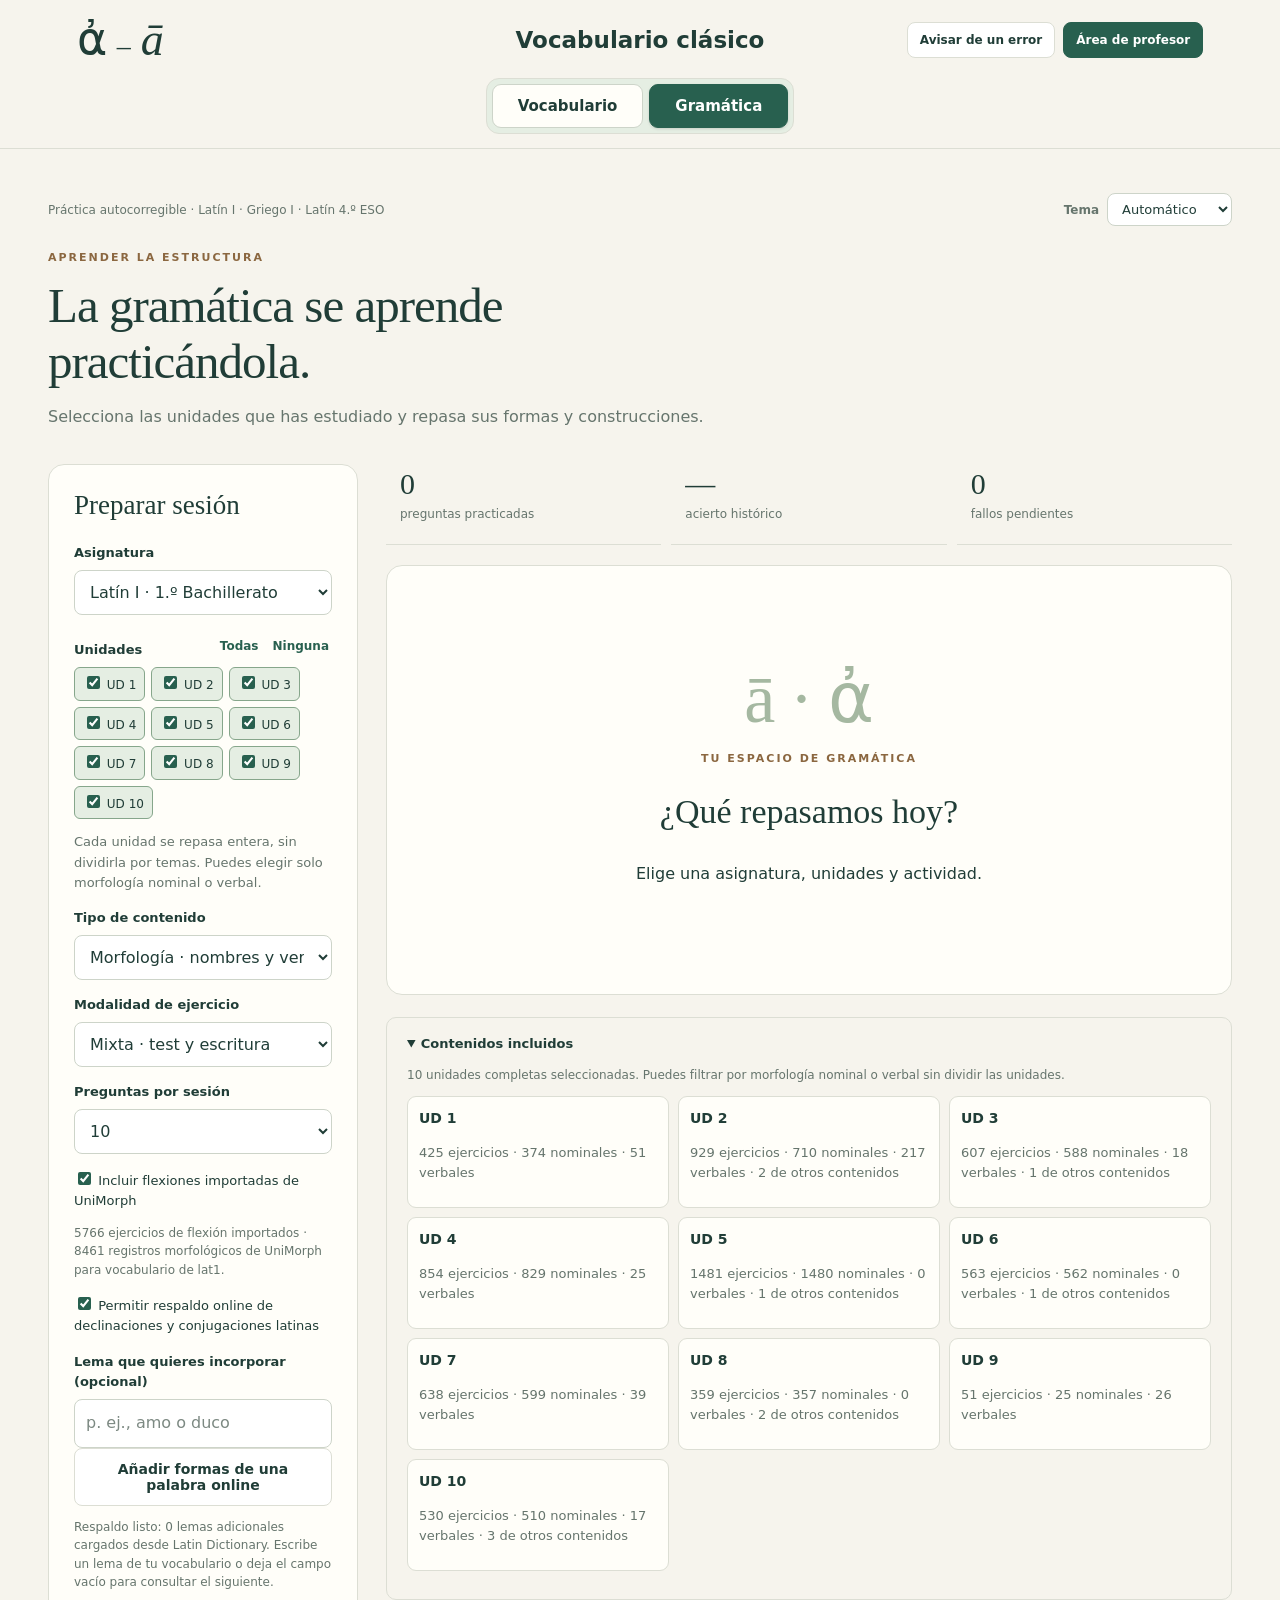
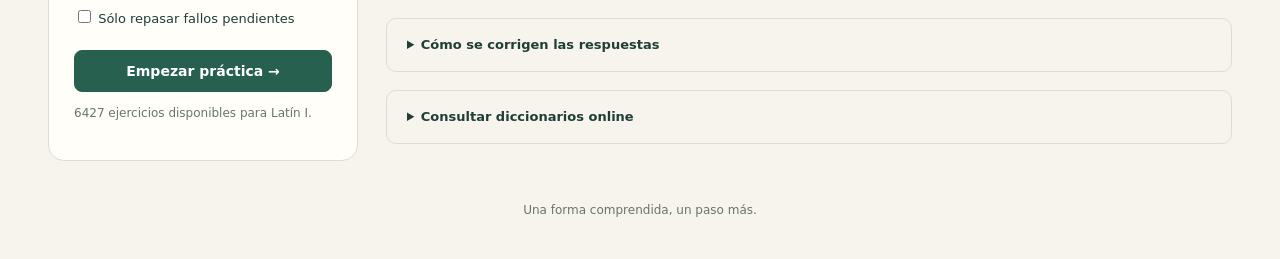
==== gramatica.html @ b497a9ff "Conservar la atribución del proveedor junto a las formas descargadas" ====
<!doctype html>
<html lang="es"><head><meta charset="utf-8"><meta name="viewport" content="width=device-width,initial-scale=1">
<meta name="description" content="Ejercicios autocorregibles de gramática de Latín I, Griego I y Latín de 4.º ESO por unidades.">
<title>Repaso de gramática · Vocabulario clásico</title>
<link rel="icon" href="icons/favicon.svg" type="image/svg+xml">
<script src="theme.js"></script>
<link rel="stylesheet" href="style.css?v=20261109-tabs1">
<link rel="stylesheet" href="gramatica.css?v=1">
<script src="data.js" defer></script>
<script src="gramatica-contenidos.js" defer></script>
<script src="gramatica-enunciados.js?v=1" defer></script>
<script src="gramatica-paradigmas.js" defer></script>
<script src="gramatica-latin-imperfectos.js?v=1" defer></script>
<script src="gramatica-griego-ampliacion.js?v=1" defer></script>
<script src="gramatica-importada.js?v=2" defer></script>
<script src="gramatica-respaldo-online.js?v=1" defer></script>
<script src="gramatica.js?v=5" defer></script>
<script src="config.js" defer></script>
<script src="gramatica-admin.js?v=1" defer></script>
</head><body>
<header><a href="./" class="brand" aria-label="Inicio"><span class="brand-mark" lang="grc">ἀ</span><span class="brand-dash">–</span><span class="brand-latin" lang="la">ā</span></a><a href="./" class="header-title">Vocabulario clásico</a>
<div class="header-actions"><button id="open-report" type="button">Avisar de un error</button><button id="open-teacher" class="primary" type="button">Área de profesor</button></div>
<nav class="topnav" aria-label="Secciones de estudio"><a class="study-tab" href="./">Vocabulario</a><a class="study-tab" href="gramatica.html" aria-current="page">Gramática</a></nav></header>
<main>
<div class="page-toolbar"><p class="small">Práctica autocorregible · Latín I · Griego I · Latín 4.º ESO</p><div class="theme-picker"><label for="theme-select">Tema</label><select id="theme-select"><option value="system">Automático</option><option value="light">Claro</option><option value="dark">Oscuro</option></select></div></div>
<section class="intro"><p class="eyebrow">APRENDER LA ESTRUCTURA</p><h1>La gramática se aprende<br>practicándola.</h1><p>Selecciona las unidades que has estudiado y repasa sus formas y construcciones.</p></section>
<div class="layout"><aside class="panel">
<h2>Preparar sesión</h2>
<label for="subject">Asignatura</label><select id="subject"><option value="lat1">Latín I · 1.º Bachillerato</option><option value="gr1">Griego I · 1.º Bachillerato</option><option value="lat4">Latín · 4.º ESO</option></select>
<div class="unithead"><label id="unit-label">Unidades</label><button id="all" class="text" type="button">Todas</button><button id="none" class="text" type="button">Ninguna</button></div><div id="units" class="units" role="group" aria-labelledby="unit-label"></div>
<p class="notice">Cada unidad se repasa entera, sin dividirla por temas. Puedes elegir solo morfología nominal o verbal.</p>
<label for="category">Tipo de contenido</label><select id="category"><option value="Morfología" selected>Morfología · nombres y verbos</option><option value="all">Todos · mezclados</option><option value="Morfología nominal">Morfología nominal</option><option value="Morfología verbal">Morfología verbal</option><option value="Sintaxis">Sintaxis</option><option value="Conceptos">Fundamentos / conceptos</option></select>
<label for="answer-mode">Modalidad de ejercicio</label><select id="answer-mode"><option value="all">Mixta · test y escritura</option><option value="choice">Test de reconocimiento</option><option value="write">Escritura de flexiones</option></select>
<label for="length">Preguntas por sesión</label><select id="length"><option>10</option><option>20</option><option>50</option><option value="all">Todas las disponibles</option></select>
<label class="check"><input id="include-imported" type="checkbox" checked> Incluir flexiones importadas de UniMorph</label>
<p id="imported-status" class="small" aria-live="polite">Buscando índices de UniMorph…</p>
<label class="check"><input id="include-online" type="checkbox" checked> Permitir respaldo online de declinaciones y conjugaciones latinas</label>
<label for="online-lemma">Lema que quieres incorporar (opcional)</label><input id="online-lemma" type="text" maxlength="60" autocomplete="off" placeholder="p. ej., amo o duco">
<button type="button" id="online-add">Añadir formas de una palabra online</button>
<p id="online-status" class="small" aria-live="polite">Respaldo disponible previa consulta, sin modificar los ejercicios locales.</p>
<details id="online-attribution" class="help" hidden><summary>Fuente y atribución de las formas consultadas</summary><p id="online-attribution-text" class="small"></p></details>
<label class="check"><input id="errors" type="checkbox"> Sólo repasar fallos pendientes</label>
<button type="button" id="start" class="primary" disabled>Empezar práctica →</button>
<p id="available" class="small" role="status" aria-live="polite"></p>
</aside>
<section>
<div class="stats"><div><b id="learned">0</b><span>preguntas practicadas</span></div><div><b id="accuracy">—</b><span>acierto histórico</span></div><div><b id="pending">0</b><span>fallos pendientes</span></div></div>
<article id="practice" class="practice" aria-live="polite">
<div class="empty-symbol">ā · ἀ</div><p class="eyebrow">TU ESPACIO DE GRAMÁTICA</p><h2>¿Qué repasamos hoy?</h2><p>Elige una asignatura, unidades y actividad.</p></article>
<div class="grammar-help">
<details class="help" open><summary>Contenidos incluidos</summary><p id="topic-summary" class="small"></p><div id="outline"></div></details>
<details class="help"><summary>Cómo se corrigen las respuestas</summary>
<p>Los ejercicios de test se corrigen según soluciones y análisis gramaticales definidos. En la escritura de declinaciones y conjugaciones se comparan las formas de paradigmas revisables, no se predice una respuesta por semejanza ortográfica.</p>
<p>Se aceptan tildes y macrones latinos opcionales; en griego no se exigen acentos ni espíritus, pero se distingue la iota suscrita. También se admiten las variantes de ν móvil expresamente indicadas. Las formas ambiguas no se emplean en preguntas de análisis único.</p>
<p>Las flexiones de UniMorph son importadas mediante un proceso completo de lectura de los corpus originales y filtradas por los lemas del vocabulario del curso, por la unidad de adquisición y por la unidad de introducción del contenido gramatical. En las respuestas griegas la iota suscrita se mantiene diferenciada; no se aplican formas inventadas.</p><p>Las unidades se estudian completas y la UD 0 no se ofrece. Los enunciados completos se toman del vocabulario docente cuando están disponibles. El temario y la distribución proceden del documento aportado para los tres cursos. Las preguntas son ejemplos didácticos creados a partir de esos epígrafes, no una transcripción del libro de teoría. Un tema está representado en el banco aunque no estén cubiertas todas las formas de todos los lemas.</p>
<p>Los resultados se guardan solo en este navegador y no se transmiten a un servidor. También puedes usar el <a href="morfologia.html">ejercicio complementario de verbos latinos</a> conectado al banco del generador de exámenes.</p>
</details>
<details class="help"><summary>Consultar diccionarios online</summary>
<p>Consulta complementaria para formas aún no incorporadas a la autocorrección. El resultado se abre en la página del diccionario, no modifica las respuestas de los ejercicios.</p>
<p><a href="https://outils.biblissima.fr/fr/collatinus-web/" target="_blank" rel="noopener noreferrer">Collatinus · latín</a> · <a href="https://outils.biblissima.fr/en/eulexis-web/" target="_blank" rel="noopener noreferrer">Eulexis · griego</a> · <a href="https://logeion.uchicago.edu/" target="_blank" rel="noopener noreferrer">Logeion · léxico latino y griego</a></p>
<p class="small">El respaldo opcional de ejercicios latinos consulta las tablas estructuradas de Latin Dictionary, comprueba el enunciado del vocabulario y muestra sus preguntas con la misma tarjeta y corrección que el banco local. Los enlaces a Collatinus, Eulexis y Logeion son referencias externas, no fuentes de corrección automática.</p><p class="small">Fuente del respaldo: <a href="https://latindictionary.co/docs/api" target="_blank" rel="noopener noreferrer">Latin Dictionary API</a>; datos lexicográficos de Wikcionario y Perseus, entre otras fuentes, con atribución y licencias indicadas por su proveedor.</p>
</details>
</div>
</section></div><footer>Una forma comprendida, un paso más.</footer>
</main><dialog id="report-dialog" aria-labelledby="report-title"></dialog><dialog id="teacher-dialog" aria-labelledby="teacher-title"></dialog></body></html>
---- style.css ----
:root{color-scheme:light;--ink:#203d37;--green:#28604f;--paper:#f6f4ed;--line:#dcded4;--muted:#66756d;--surface:#fffef9;--control:#fff;--control-line:#cdd4c9;--primary-text:#fff;--accent:#8b6740;--selected:#e5eee3;--selected-line:#86a68b;--success:#edf2e7;--error:#f8eae1;--error-ink:#8a3022;--track:#e7eadf;--bar:#7d9b69;--badge:#dfeade;--symbol:#a5b8a1}*{box-sizing:border-box}body{margin:0;background:var(--paper);color:var(--ink);font:16px/1.55 system-ui,sans-serif}header{height:84px;border-bottom:1px solid var(--line);display:flex;align-items:center;justify-content:space-between;padding:0 6%}.brand{font:38px Georgia;color:var(--ink);text-decoration:none;display:flex;gap:15px;align-items:center}.brand span{font:600 19px system-ui}.tag,.eyebrow{font-size:11px;letter-spacing:2px;font-weight:700}main{max-width:1240px;margin:auto;padding:40px 28px}.intro{margin:0 0 34px}.eyebrow{color:var(--accent)}h1{font:normal clamp(32px,4vw,49px)/1.13 Georgia;margin:12px 0 16px;letter-spacing:-1px}.intro p:last-child{color:var(--muted)}h2{font:normal 27px Georgia;margin:0 0 22px}.layout{display:grid;grid-template-columns:310px 1fr;gap:28px}.panel{background:var(--surface);border:1px solid var(--line);border-radius:16px;padding:25px}label{display:block;font-size:13px;font-weight:650;margin:15px 0 7px}select,input:not([type=checkbox]):not([type=file]){width:100%;font:inherit;border:1px solid var(--control-line);border-radius:8px;padding:11px;background:var(--control);color:var(--ink)}button{cursor:pointer;font:600 14px system-ui;border-radius:8px;padding:12px 18px;border:1px solid var(--line);background:var(--control);color:var(--ink)}button:hover{filter:brightness(.96)}button:focus-visible,a:focus-visible,input:focus-visible,select:focus-visible,summary:focus-visible{outline:3px solid #bb8e4b;outline-offset:3px}button:disabled{opacity:.45;cursor:default}.primary{background:var(--green);color:var(--primary-text);border-color:var(--green)}#start{width:100%;margin-top:14px}.text{background:none;border:0;padding:3px;font-size:12px;color:var(--green)}.unithead{display:flex;align-items:center;gap:8px;margin-top:10px}.unithead label{margin-right:auto}.units{display:flex;flex-wrap:wrap;gap:6px}.units label{font-weight:400;margin:0;border:1px solid var(--line);border-radius:6px;padding:5px 8px;background:var(--control);font-size:12px}.units label:has(input:checked){background:var(--selected);border-color:var(--selected-line)}input[type=checkbox]{accent-color:var(--green)}.small{font-size:12px;color:var(--muted)}.check{font-weight:400}.stats{display:grid;grid-template-columns:repeat(3,1fr);gap:10px;margin-bottom:20px}.stats div{border-bottom:1px solid var(--line);padding:3px 14px 18px}.stats b{display:block;font:30px Georgia}.stats span{font-size:12px;color:var(--muted)}.practice{min-height:430px;background:var(--surface);border:1px solid var(--line);border-radius:16px;padding:32px;text-align:center;display:flex;flex-direction:column;justify-content:center}.empty-symbol{font:70px Georgia;color:var(--symbol)}.practice h2{font-size:34px;margin:15px 0}.practice .word{font:normal clamp(26px,3vw,39px)/1.5 Georgia;overflow-wrap:anywhere;margin:28px 0}.practice .small{margin:8px 0}.progress{height:5px;background:var(--track);border-radius:5px;overflow:hidden;margin-bottom:20px}.progress div{height:100%;background:var(--bar)}.topline{display:flex;justify-content:space-between;font-size:12px;color:var(--muted)}.actions{display:flex;gap:10px;justify-content:center;flex-wrap:wrap;margin-top:20px}.choices{display:grid;grid-template-columns:1fr 1fr;gap:10px}.choices button{text-align:left;font-weight:400;min-height:58px}.feedback{padding:16px;border-radius:8px;background:var(--success);text-align:left;margin-top:18px}.feedback.bad{background:var(--error)}.original{font:18px/1.6 Georgia}.help{margin-top:18px;border:1px solid var(--line);border-radius:10px;padding:16px 20px;font-size:13px}.help p{color:var(--muted)}summary{cursor:pointer;font-weight:600}.dictrow{border-bottom:1px solid var(--line);padding:12px 0}.dictrow small{display:block;color:var(--muted)}#dictionary{max-height:450px;overflow:auto}footer{font-size:12px;color:var(--muted);margin-top:40px;text-align:center}.import{display:inline-block;border:1px solid var(--line);padding:10px;border-radius:8px;cursor:pointer}.import input{max-width:180px}table{width:100%;text-align:left;border-collapse:collapse;font-size:12px}td,th{padding:7px;border-bottom:1px solid var(--line)}@media(max-width:760px){.layout{grid-template-columns:1fr}main{padding:25px 16px}.intro br{display:none}.practice{padding:22px}.stats div{padding:8px}.tag{display:none}.choices{grid-template-columns:1fr}.panel{padding:20px}header{height:68px}}
.topnav{display:flex;gap:10px}.topnav button{font-size:12px;padding:10px 12px}dialog{border:1px solid var(--line);border-radius:16px;background:var(--paper);color:var(--ink);width:min(900px,94vw);max-height:90vh;padding:25px}dialog::backdrop{background:#142c2666}dialog h2{margin:0}dialog h3{font:24px Georgia;margin:26px 0 12px}.dialoghead{display:flex;justify-content:space-between;gap:15px;align-items:center}.formgrid{display:grid;grid-template-columns:1fr 1fr;gap:16px}.wide{grid-column:1/-1}textarea{width:100%;resize:vertical;min-height:90px;font:inherit;color:var(--ink);border:1px solid var(--control-line);padding:10px;border-radius:8px}.notice{font-size:13px;color:var(--muted)}.form-status{min-height:24px;font-size:14px;white-space:pre-wrap}.form-status.error{color:var(--error-ink)}.form-status.success{color:var(--green)}.cardrow{padding:16px;background:var(--surface);border:1px solid var(--line);border-radius:10px;margin:12px 0}.cardrow p{margin:8px 0;white-space:pre-wrap;overflow-wrap:anywhere}.cardrow .meta{color:var(--muted);font-size:12px}.toolbar{display:flex;gap:10px;align-items:center;flex-wrap:wrap}.toolbar select{width:auto}.teacher-section{border-top:1px solid var(--line);margin-top:25px}.private-badge{background:var(--badge);padding:4px 9px;border-radius:6px;font-size:12px}#teacher-content[hidden],#teacher-login[hidden]{display:none}.honeypot{position:absolute;left:-9999px}.list-scroll{max-height:420px;overflow:auto}.codebox{font-family:monospace;overflow-wrap:anywhere}@media(max-width:760px){.topnav{gap:5px}.topnav button{padding:8px;font-size:11px}.brand span{font-size:14px}.brand{gap:7px;font-size:28px}.formgrid{grid-template-columns:1fr}.wide{grid-column:auto}dialog{padding:18px}header{padding:0 14px}}

/* Latin forms only; translations and Greek keep their normal style. */
.latin-term{font-style:italic}i.latin-term{font-family:Georgia,serif}

/* The title stays at the page center, independent of the side controls. */
header{display:grid;grid-template-columns:minmax(0,1fr) auto minmax(0,1fr);gap:20px;align-items:center}
.brand{justify-self:start;align-items:baseline;gap:10px;line-height:1;white-space:nowrap}
.brand .brand-mark,.brand .brand-latin{display:block;font:normal 46px/1.1 Georgia,"Times New Roman",serif}
.brand .brand-latin{font-style:italic}
.brand .brand-dash{font:normal 28px/1 Georgia,serif}
.header-title{justify-self:center;font:600 23px/1.2 system-ui,sans-serif;color:var(--ink);text-decoration:none;white-space:nowrap}
.topnav{justify-self:end}
@media(max-width:900px){
 header{height:auto;min-height:84px;grid-template-columns:minmax(0,1fr) auto;gap:8px 12px;padding:12px 14px}
 .header-title{grid-column:1/-1;grid-row:1;font-size:21px}
 .brand{grid-column:1;grid-row:2;gap:7px}
 .brand .brand-mark,.brand .brand-latin{font-size:36px}
 .brand .brand-dash{font-size:24px}
 .topnav{grid-column:2;grid-row:2}
}
@media(max-width:480px){.header-title{font-size:20px}.brand .brand-mark,.brand .brand-latin{font-size:32px}}

:root[data-theme="dark"]{color-scheme:dark;--ink:#e8eee5;--green:#9fc7ab;--paper:#101b18;--line:#365046;--muted:#b1bdb3;--surface:#182823;--control:#20352d;--control-line:#4c6758;--primary-text:#112319;--accent:#d6b178;--selected:#294936;--selected-line:#6e9b7b;--success:#213b2b;--error:#492c28;--error-ink:#f1b4a3;--track:#2e4438;--bar:#8dac79;--badge:#294332;--symbol:#7d9b85}
a{color:var(--green)}input::placeholder,textarea::placeholder{color:var(--muted);opacity:.85}
.page-toolbar{display:flex;align-items:center;justify-content:space-between;gap:16px;margin-bottom:18px;flex-wrap:wrap}
.page-toolbar #cloud-status{margin:0;flex:1;min-width:180px}
.theme-picker{display:flex;align-items:center;gap:8px}
.theme-picker label{margin:0;font-size:12px;color:var(--muted)}
.theme-picker select{width:auto;min-width:125px;padding:7px 10px;font-size:13px}
:root[data-theme="dark"] dialog::backdrop{background:#0009}
@media(max-width:480px){.page-toolbar{gap:12px}.theme-picker{margin-left:auto}}


/* Navegación principal compartida por ambas páginas. */
header{
  height:auto;min-height:0;
  display:grid;
  grid-template-columns:minmax(0,1fr) auto minmax(0,1fr);
  grid-template-rows:auto auto;
  gap:12px 18px;
  padding:15px 6% 14px;
}
header .brand{grid-column:1;grid-row:1;justify-self:start}
header .header-title{grid-column:2;grid-row:1;justify-self:center}
header .header-actions{
  grid-column:3;grid-row:1;justify-self:end;
  display:flex;align-items:center;gap:8px;
}
header .header-actions button{font-size:12px;padding:10px 12px;white-space:nowrap}
header .topnav{
  grid-column:1/-1;grid-row:2;
  justify-self:center;
  width:max-content;max-width:100%;
  display:flex;align-items:center;justify-content:center;
  gap:6px;padding:5px;
  border:1px solid var(--line);border-radius:13px;
  background:var(--selected);
}
header .topnav .study-tab{
  display:inline-flex;align-items:center;justify-content:center;
  min-height:44px;padding:10px 25px;
  border:1px solid var(--control-line);border-radius:9px;
  background:var(--surface);color:var(--ink);
  font:750 15px/1.2 system-ui,sans-serif;
  text-decoration:none;white-space:nowrap;
  transition:background-color .15s ease,border-color .15s ease;
}
header .topnav .study-tab:hover{
  border-color:var(--selected-line);background:var(--control);
}
header .topnav .study-tab[aria-current="page"]{
  background:var(--green);border-color:var(--green);
  color:var(--primary-text);box-shadow:0 1px 3px #0002;
}
header .topnav .study-tab[aria-current="page"]:hover{
  background:var(--green);color:var(--primary-text);
}
header .topnav .study-tab:focus-visible{
  outline:3px solid var(--accent);outline-offset:3px;
}
@media(max-width:950px){
  header{grid-template-columns:minmax(0,1fr) auto;grid-template-rows:auto auto auto;gap:10px 12px;padding:14px}
  header .header-title{grid-column:1/-1;grid-row:1}
  header .brand{grid-column:1;grid-row:2}
  header .header-actions{grid-column:2;grid-row:2}
  header .topnav{grid-column:1/-1;grid-row:3}
}
@media(max-width:620px){
  header{grid-template-columns:1fr;grid-template-rows:repeat(4,auto);gap:9px;padding:12px 14px}
  header .header-title{grid-column:1;grid-row:1;font-size:20px}
  header .brand{grid-column:1;grid-row:2;justify-self:center}
  header .brand .brand-mark,header .brand .brand-latin{font-size:28px}
  header .brand .brand-dash{font-size:20px}
  header .header-actions{grid-column:1;grid-row:3;justify-self:center;justify-content:center;flex-wrap:wrap}
  header .header-actions button{font-size:12px}
  header .topnav{grid-column:1;grid-row:4;width:100%;max-width:440px}
  header .topnav .study-tab{flex:1;min-width:0;padding:11px 10px;font-size:15px}
}
---- gramatica.css ----
.grammar-help{margin-top:22px}.grammar-help .help{margin-bottom:12px}.grammar-help #outline{display:grid;grid-template-columns:repeat(auto-fit,minmax(205px,1fr));gap:9px;margin:12px 0}.grammar-outline-item{padding:11px;border:1px solid var(--line);border-radius:9px;background:var(--surface)}.grammar-outline-item h3{font-size:14px;margin:0 0 6px}.grammar-outline-item ul{margin:0;padding-left:19px;font-size:12px;color:var(--muted)}.grammar-outline-item li{margin:4px 0}.grammar-question{font:normal clamp(23px,3.5vw,34px)/1.3 Georgia,serif;margin:20px 0 14px}.grammar-choices{display:grid;grid-template-columns:repeat(2,minmax(0,1fr));gap:10px;margin:15px 0}.grammar-choices button{text-align:left;min-height:54px}.grammar-actions{display:flex;flex-wrap:wrap;gap:10px;margin-top:18px}.grammar-feedback{padding:14px 17px;margin-top:15px;background:var(--success);border-radius:10px}.grammar-feedback.bad{background:var(--error);color:var(--error-ink)}.grammar-answer{border-top:1px solid var(--line);padding-top:10px;margin-top:10px}.grammar-detail{font-size:13px;color:var(--muted)}.grammar-form input{font:24px Georgia,serif}.grammar-form label{margin-bottom:8px}.grammar-word{font-family:Georgia,serif}.grammar-topic{display:flex;flex-wrap:wrap;gap:8px;align-items:center}.grammar-topic span{font-size:12px;color:var(--muted)}.grammar-skip{font-weight:500}.grammar-lesson{font-weight:600}@media(max-width:650px){.grammar-choices{grid-template-columns:1fr}}
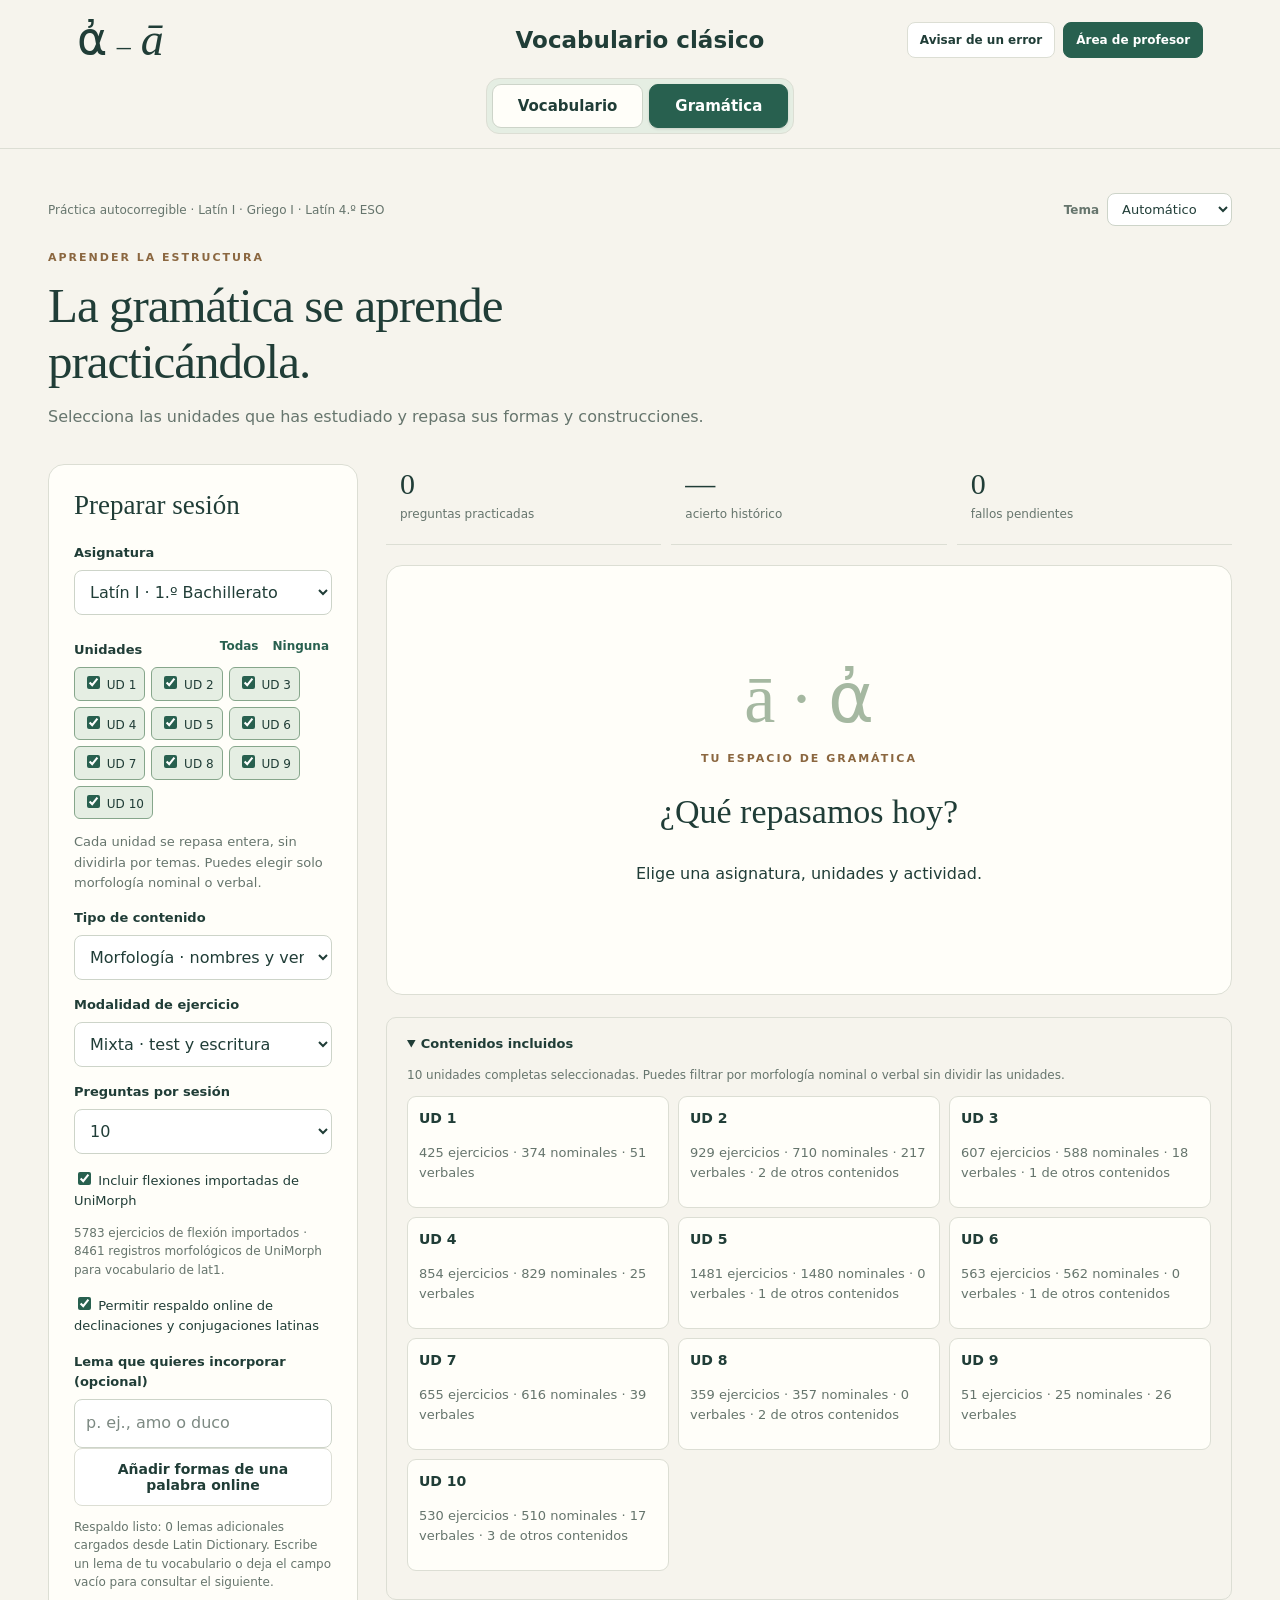
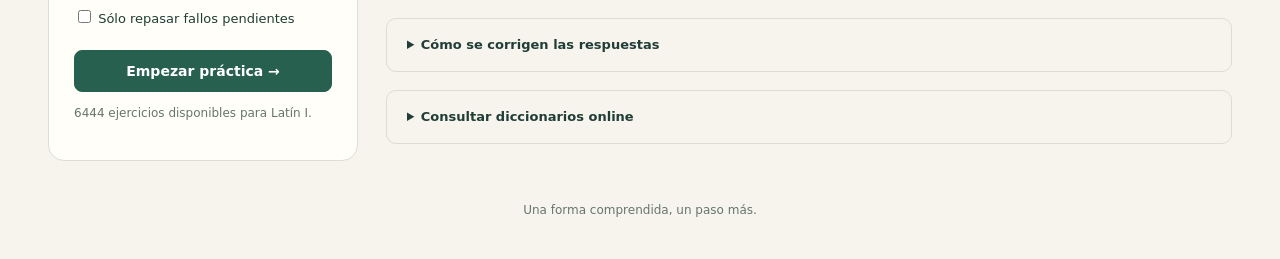
==== commit 36269145: "Actualizar caché del vocabulario filológico revisado en gramatica.html" ====
--- a/gramatica.html
+++ b/gramatica.html
@@ -6,7 +6,7 @@
 <script src="theme.js"></script>
 <link rel="stylesheet" href="style.css?v=20261109-tabs1">
 <link rel="stylesheet" href="gramatica.css?v=1">
-<script src="data.js" defer></script>
+<script src="data.js?v=20261112-filologia3" defer></script>
 <script src="gramatica-contenidos.js" defer></script>
 <script src="gramatica-enunciados.js?v=1" defer></script>
 <script src="gramatica-paradigmas.js" defer></script>
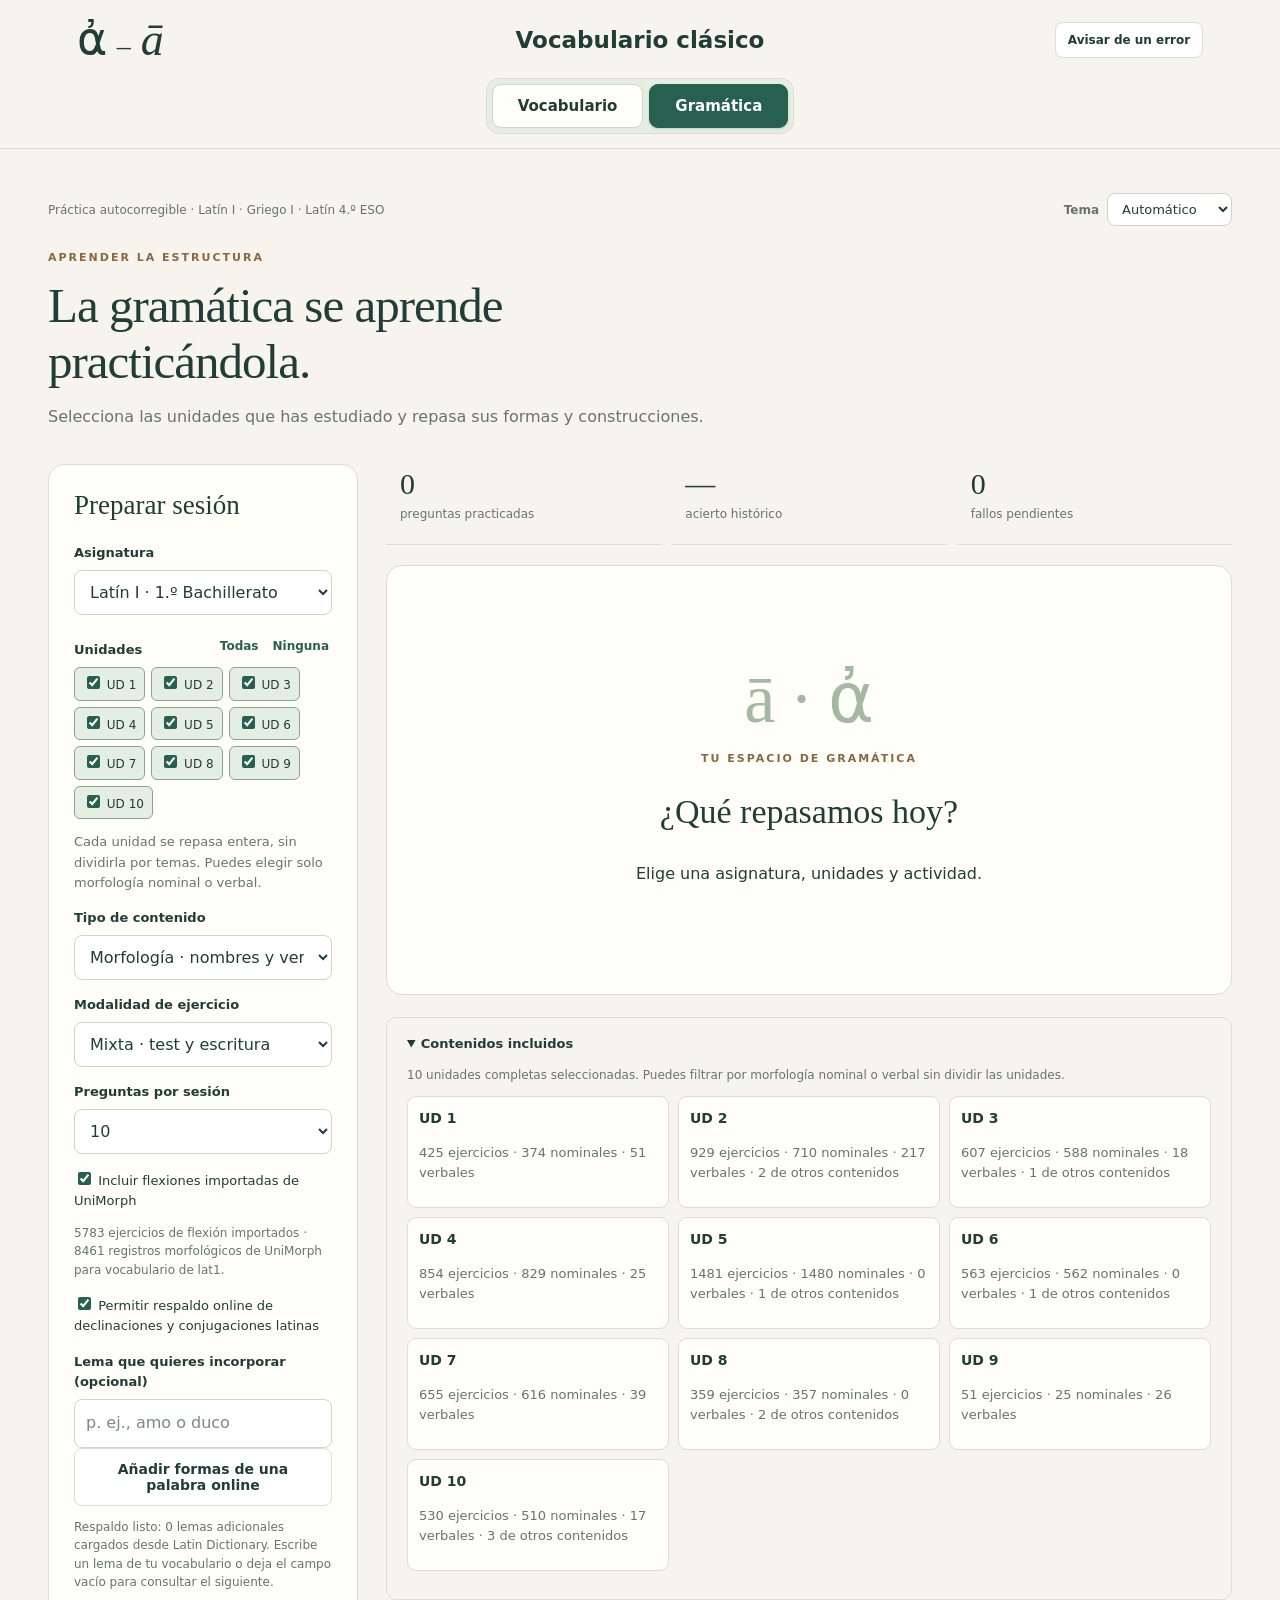
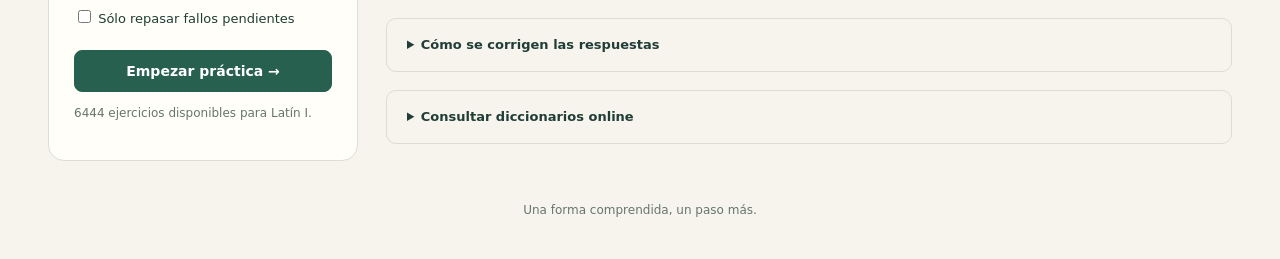
==== commit 2e24a6f4: "Retirar acceso docente antiguo de Gramática y actualizar caché, conservando avisos" ====
--- a/gramatica.html
+++ b/gramatica.html
@@ -6,20 +6,20 @@
 <script src="theme.js"></script>
 <link rel="stylesheet" href="style.css?v=20261109-tabs1">
 <link rel="stylesheet" href="gramatica.css?v=1">
-<script src="data.js?v=20261112-filologia3" defer></script>
+<script src="data.js?v=20261112-atico1" defer></script>
 <script src="gramatica-contenidos.js" defer></script>
 <script src="gramatica-enunciados.js?v=1" defer></script>
 <script src="gramatica-paradigmas.js" defer></script>
 <script src="gramatica-latin-imperfectos.js?v=1" defer></script>
 <script src="gramatica-griego-ampliacion.js?v=1" defer></script>
-<script src="gramatica-importada.js?v=2" defer></script>
+<script src="gramatica-importada.js?v=3" defer></script>
 <script src="gramatica-respaldo-online.js?v=1" defer></script>
 <script src="gramatica.js?v=5" defer></script>
 <script src="config.js" defer></script>
-<script src="gramatica-admin.js?v=1" defer></script>
+<script src="gramatica-admin.js?v=20261113-avisos" defer></script>
 </head><body>
 <header><a href="./" class="brand" aria-label="Inicio"><span class="brand-mark" lang="grc">ἀ</span><span class="brand-dash">–</span><span class="brand-latin" lang="la">ā</span></a><a href="./" class="header-title">Vocabulario clásico</a>
-<div class="header-actions"><button id="open-report" type="button">Avisar de un error</button><button id="open-teacher" class="primary" type="button">Área de profesor</button></div>
+<div class="header-actions"><button id="open-report" type="button">Avisar de un error</button></div>
 <nav class="topnav" aria-label="Secciones de estudio"><a class="study-tab" href="./">Vocabulario</a><a class="study-tab" href="gramatica.html" aria-current="page">Gramática</a></nav></header>
 <main>
 <div class="page-toolbar"><p class="small">Práctica autocorregible · Latín I · Griego I · Latín 4.º ESO</p><div class="theme-picker"><label for="theme-select">Tema</label><select id="theme-select"><option value="system">Automático</option><option value="light">Claro</option><option value="dark">Oscuro</option></select></div></div>
@@ -62,4 +62,4 @@
 </details>
 </div>
 </section></div><footer>Una forma comprendida, un paso más.</footer>
-</main><dialog id="report-dialog" aria-labelledby="report-title"></dialog><dialog id="teacher-dialog" aria-labelledby="teacher-title"></dialog></body></html>+</main><dialog id="report-dialog" aria-labelledby="report-title"></dialog></body></html>
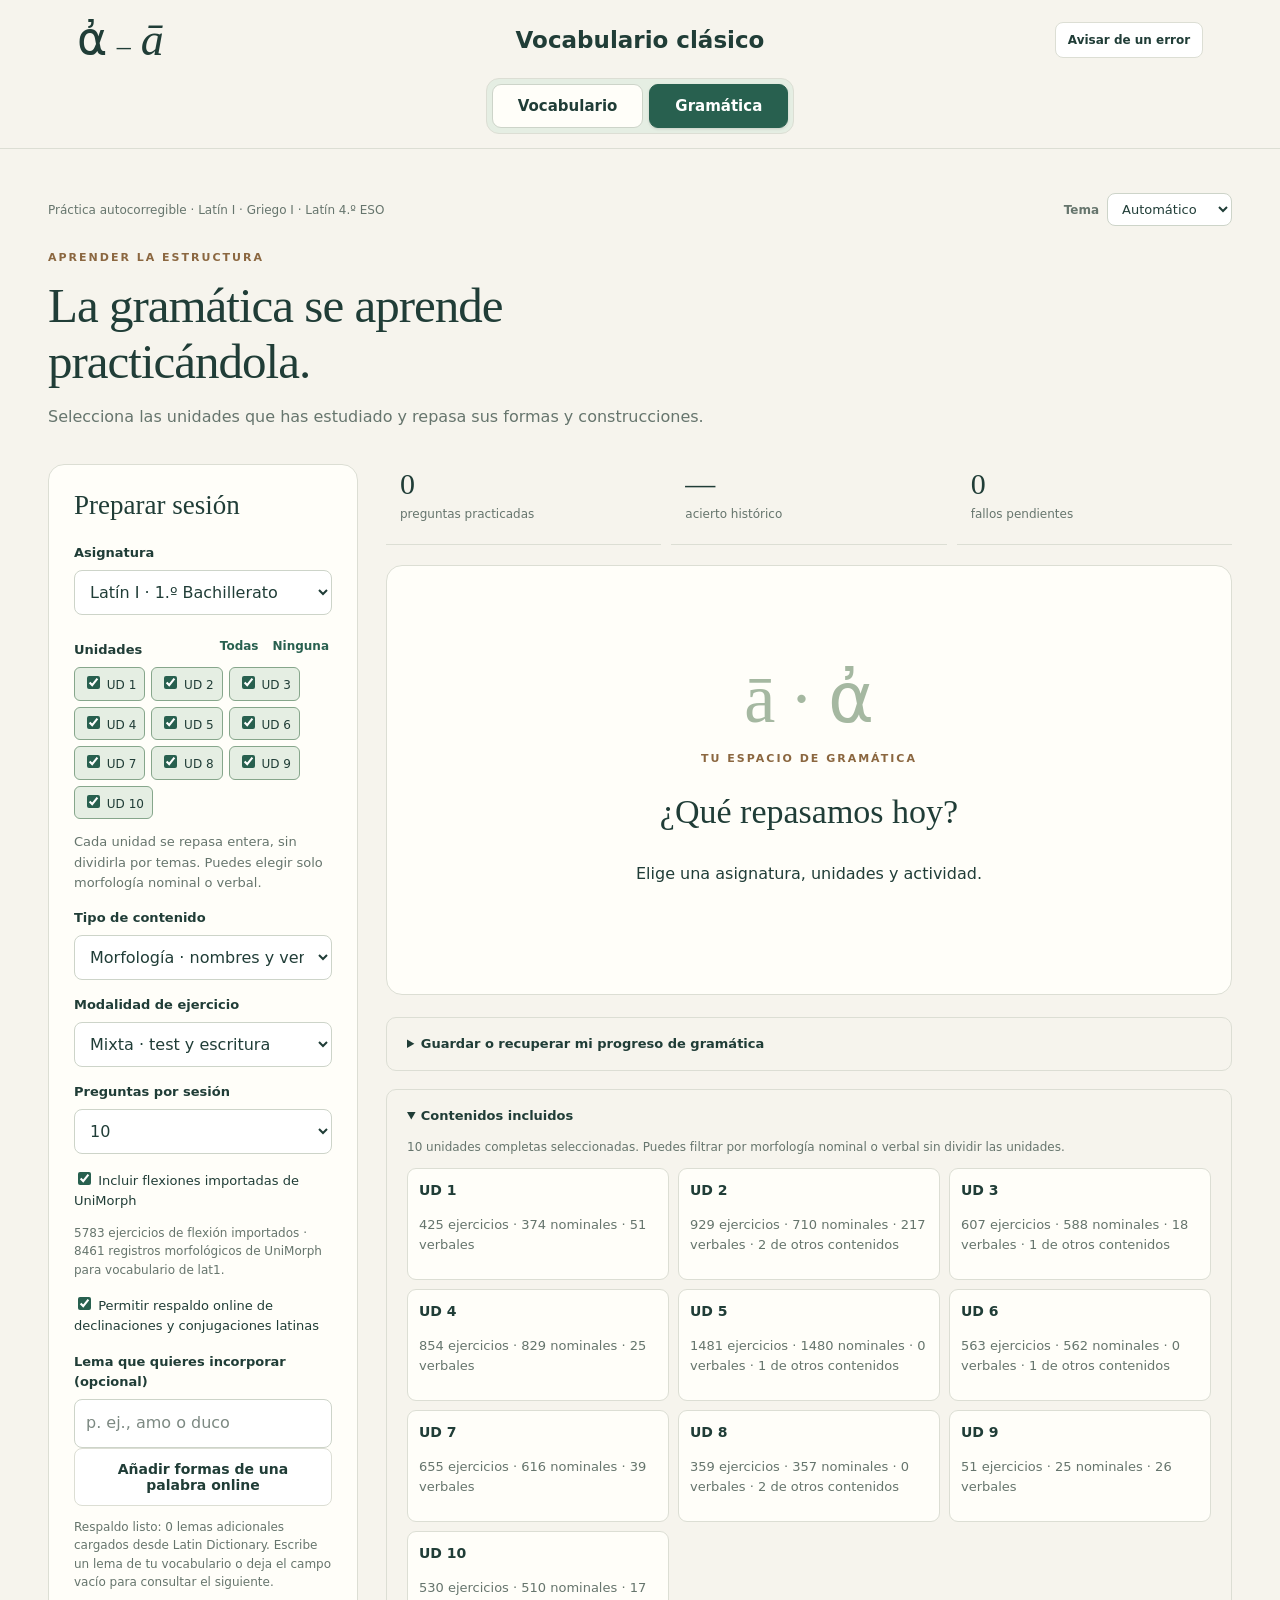
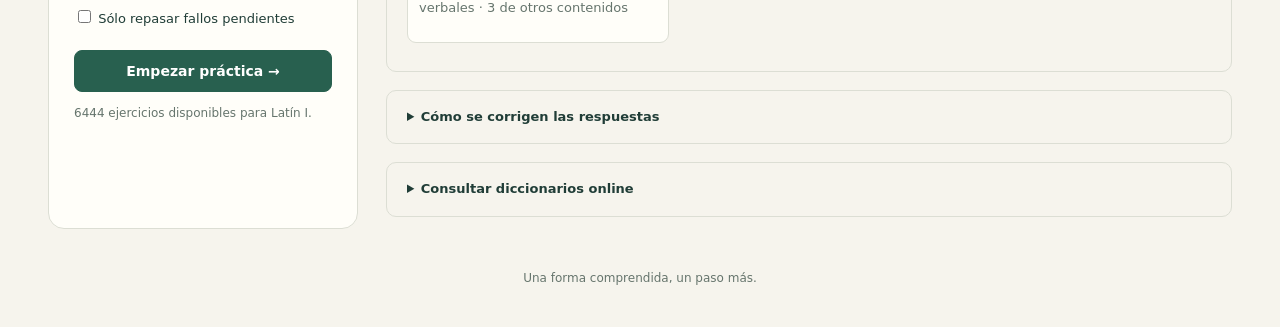
==== commit 98d9bb16: "Mostrar botón exportar/importar progreso solo en la gramática histórica, sin tocar Vocabula" ====
--- a/gramatica.html
+++ b/gramatica.html
@@ -15,6 +15,7 @@
 <script src="gramatica-importada.js?v=3" defer></script>
 <script src="gramatica-respaldo-online.js?v=1" defer></script>
 <script src="gramatica.js?v=5" defer></script>
+<script src="gramatica-progreso.js?v=20261120" defer></script>
 <script src="config.js" defer></script>
 <script src="gramatica-admin.js?v=20261113-avisos" defer></script>
 </head><body>
